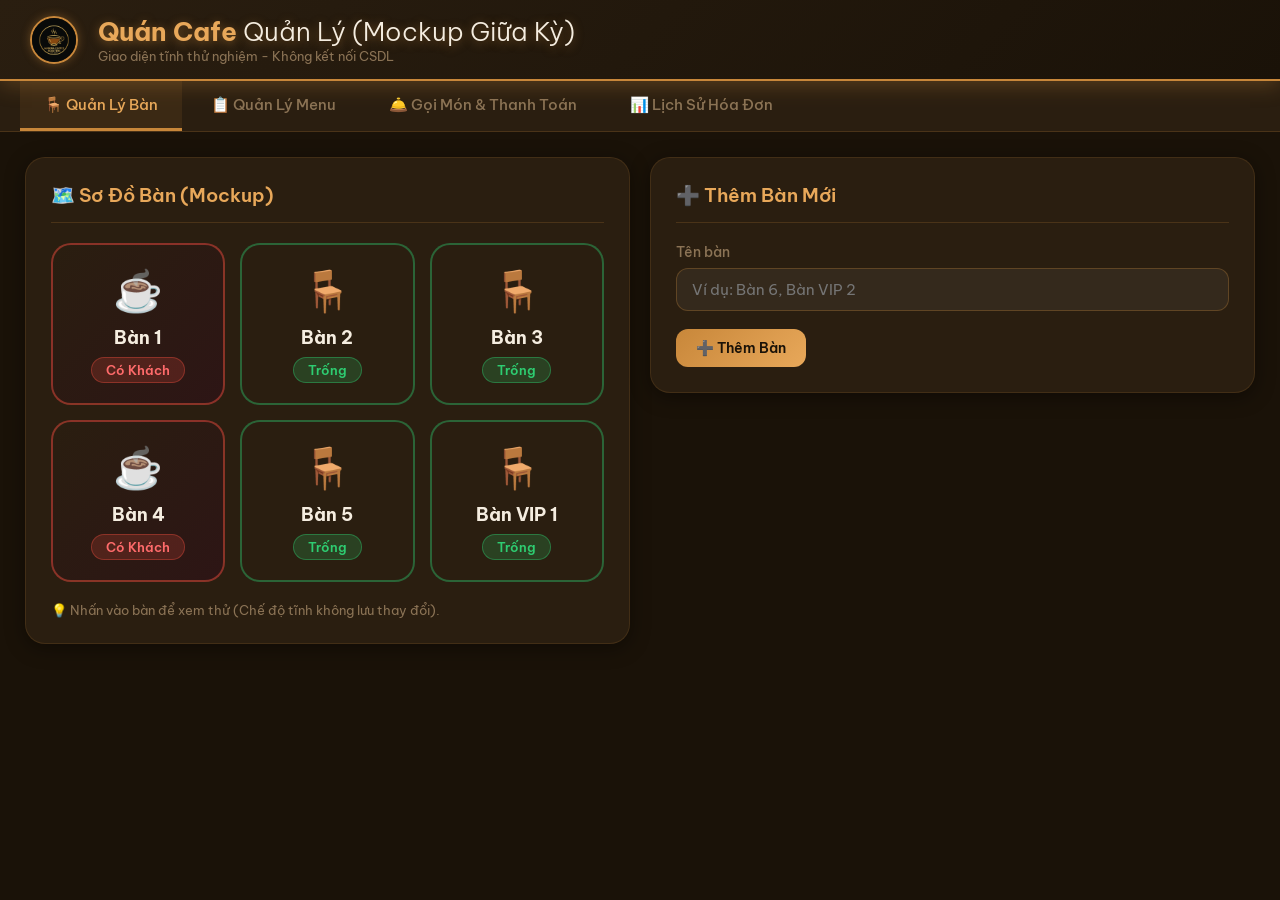
==== form_giao_dien/index.html @ ba3e0a54 "feat: them thu muc form_giao_dien mockup tinh phuc vu nop bai giua ky" ====
<!DOCTYPE html>
<html lang="vi">
<head>
    <meta charset="UTF-8">
    <meta name="viewport" content="width=device-width, initial-scale=1.0">
    <title>☕ Mockup Giao Diện - Quản Lý Bàn</title>
    <link rel="stylesheet" href="./css/style.css">
    <style>
        /* CSS bổ sung để thẻ <a> hiển thị đúng trong mockup */
        .nav-tab {
            text-decoration: none;
        }
    </style>
</head>
<body>

<!-- ===== HEADER ===== -->
<header class="header">
    <img src="./images/logo.png" class="header-logo" alt="Logo">
    <div>
        <h1>Quán Cafe <span>Quản Lý (Mockup Giữa Kỳ)</span></h1>
        <div class="chu-nho">Giao diện tĩnh thử nghiệm - Không kết nối CSDL</div>
    </div>
</header>

<!-- ===== THANH ĐIỀU HƯỚNG ===== -->
<nav class="nav-tabs">
    <a href="./index.html" class="nav-tab active">🪑 Quản Lý Bàn</a>
    <a href="./menu.html" class="nav-tab">📋 Quản Lý Menu</a>
    <a href="./order.html" class="nav-tab">🛎️ Gọi Món & Thanh Toán</a>
    <a href="./lichsu.html" class="nav-tab">📊 Lịch Sử Hóa Đơn</a>
</nav>

<!-- ===== NỘI DUNG CHÍNH ===== -->
<main class="main-content">
    <section class="trang">
        <div class="luoi-2-cot">
            <!-- Sơ đồ bàn mockup -->
            <div>
                <div class="card">
                    <div class="card-title">🗺️ Sơ Đồ Bàn (Mockup)</div>
                    <div class="luoi-ban">
                        <div class="the-ban co-khach" onclick="alert('Bàn 1 đang có khách. Đây là giao diện tĩnh!')">
                            <span class="icon-ban">☕</span>
                            <div class="ten-ban">Bàn 1</div>
                            <span class="trang-thai-ban co-khach">Có Khách</span>
                        </div>
                        <div class="the-ban trong" onclick="alert('Bàn 2 đang trống. Đây là giao diện tĩnh!')">
                            <span class="icon-ban">🪑</span>
                            <div class="ten-ban">Bàn 2</div>
                            <span class="trang-thai-ban trong">Trống</span>
                        </div>
                        <div class="the-ban trong" onclick="alert('Bàn 3 đang trống. Đây là giao diện tĩnh!')">
                            <span class="icon-ban">🪑</span>
                            <div class="ten-ban">Bàn 3</div>
                            <span class="trang-thai-ban trong">Trống</span>
                        </div>
                        <div class="the-ban co-khach" onclick="alert('Bàn 4 đang có khách. Đây là giao diện tĩnh!')">
                            <span class="icon-ban">☕</span>
                            <div class="ten-ban">Bàn 4</div>
                            <span class="trang-thai-ban co-khach">Có Khách</span>
                        </div>
                        <div class="the-ban trong" onclick="alert('Bàn 5 đang trống. Đây là giao diện tĩnh!')">
                            <span class="icon-ban">🪑</span>
                            <div class="ten-ban">Bàn 5</div>
                            <span class="trang-thai-ban trong">Trống</span>
                        </div>
                        <div class="the-ban trong" onclick="alert('Bàn VIP 1 đang trống. Đây là giao diện tĩnh!')">
                            <span class="icon-ban">🪑</span>
                            <div class="ten-ban">Bàn VIP 1</div>
                            <span class="trang-thai-ban trong">Trống</span>
                        </div>
                    </div>
                    <div class="chu-nho mt-15">
                        💡 Nhấn vào bàn để xem thử (Chế độ tĩnh không lưu thay đổi).
                    </div>
                </div>
            </div>

            <!-- Quản lý bàn mockup -->
            <div>
                <div class="card">
                    <div class="card-title">➕ Thêm Bàn Mới</div>
                    <div class="form-nhom">
                        <label class="form-nhan" for="ten-ban-moi">Tên bàn</label>
                        <input id="ten-ban-moi" type="text" class="form-nhap" placeholder="Ví dụ: Bàn 6, Bàn VIP 2">
                    </div>
                    <button class="btn btn-chinh" onclick="alert('Đã nhấn Thêm Bàn! (Giao diện tĩnh không lưu)')">➕ Thêm Bàn</button>
                </div>
            </div>
        </div>
    </section>
</main>

</body>
</html>
---- form_giao_dien/css/style.css ----
/* =====================================================
   QUẢN LÝ QUÁN CAFE - CSS CHÍNH
   Dùng Google Fonts + CSS Variables + Dark Mode
===================================================== */
@import url('https://fonts.googleapis.com/css2?family=Be+Vietnam+Pro:wght@300;400;500;600;700&display=swap');

:root {
    --mau-nen: #1a1208;
    --mau-nen-card: #2a1e10;
    --mau-nen-hover: #3a2a18;
    --mau-cafe: #c8873a;
    --mau-cafe-sang: #e8a85a;
    --mau-xanh: #2ecc71;
    --mau-xanh-nhat: #27ae60;
    --mau-do: #e74c3c;
    --mau-do-nhat: #c0392b;
    --mau-vang: #f39c12;
    --mau-trang: #f5ede0;
    --mau-xam: #8b7355;
    --mau-duong: #3498db;
    --bo-vien: 12px;
    --bo-vien-lon: 20px;
    --bong: 0 4px 20px rgba(0,0,0,0.4);
    --bong-cafe: 0 4px 20px rgba(200, 135, 58, 0.3);
    --chu-chinh: 'Be Vietnam Pro', sans-serif;
}

* {
    margin: 0;
    padding: 0;
    box-sizing: border-box;
}

body {
    font-family: var(--chu-chinh);
    background-color: var(--mau-nen);
    color: var(--mau-trang);
    min-height: 100vh;
    overflow-x: hidden;
}

/* ===== HEADER ===== */
.header {
    background: linear-gradient(135deg, #2a1e10, #1a1208);
    border-bottom: 2px solid var(--mau-cafe);
    padding: 15px 30px;
    display: flex;
    align-items: center;
    gap: 20px;
    box-shadow: var(--bong-cafe);
    position: sticky;
    top: 0;
    z-index: 100;
}

.header-logo {
    width: 48px;
    height: 48px;
    border-radius: 50%;
    object-fit: cover;
    border: 2px solid var(--mau-cafe);
    box-shadow: 0 0 10px rgba(200, 135, 58, 0.4);
    animation: xoay 3s ease-in-out infinite alternate;
}

@keyframes xoay {
    from { transform: rotate(-5deg); }
    to { transform: rotate(5deg); }
}

.header h1 {
    font-size: 1.6rem;
    font-weight: 700;
    color: var(--mau-cafe-sang);
    text-shadow: 0 2px 10px rgba(200,135,58,0.5);
}

.header h1 span {
    color: var(--mau-trang);
    font-weight: 300;
}

/* ===== NAVIGATION ===== */
.nav-tabs {
    display: flex;
    background: var(--mau-nen-card);
    border-bottom: 1px solid rgba(200,135,58,0.2);
    padding: 0 20px;
    gap: 5px;
    overflow-x: auto;
}

.nav-tab {
    padding: 14px 24px;
    cursor: pointer;
    color: var(--mau-xam);
    font-weight: 500;
    font-size: 0.95rem;
    border-bottom: 3px solid transparent;
    transition: all 0.3s ease;
    white-space: nowrap;
    display: flex;
    align-items: center;
    gap: 8px;
    text-decoration: none;
}

.nav-tab:hover {
    color: var(--mau-cafe-sang);
    background: rgba(200,135,58,0.1);
}

.nav-tab.active {
    color: var(--mau-cafe-sang);
    border-bottom-color: var(--mau-cafe);
    background: rgba(200,135,58,0.1);
}

/* ===== MAIN CONTENT ===== */
.main-content {
    padding: 25px;
    max-width: 1400px;
    margin: 0 auto;
}

.trang {
    display: block;
    animation: hienLen 0.3s ease;
}

@keyframes hienLen {
    from { opacity: 0; transform: translateY(10px); }
    to { opacity: 1; transform: translateY(0); }
}

/* ===== CARDS ===== */
.card {
    background: var(--mau-nen-card);
    border-radius: var(--bo-vien-lon);
    padding: 25px;
    box-shadow: var(--bong);
    border: 1px solid rgba(200,135,58,0.15);
    margin-bottom: 20px;
}

.card-title {
    font-size: 1.2rem;
    font-weight: 600;
    color: var(--mau-cafe-sang);
    margin-bottom: 20px;
    display: flex;
    align-items: center;
    gap: 10px;
    border-bottom: 1px solid rgba(200,135,58,0.2);
    padding-bottom: 15px;
}

/* ===== LƯỚI BÀN ===== */
.luoi-ban {
    display: grid;
    grid-template-columns: repeat(auto-fill, minmax(160px, 1fr));
    gap: 15px;
    margin-bottom: 20px;
}

.the-ban {
    background: var(--mau-nen-card);
    border: 2px solid rgba(200,135,58,0.3);
    border-radius: var(--bo-vien-lon);
    padding: 20px 15px;
    text-align: center;
    cursor: pointer;
    transition: all 0.3s ease;
    position: relative;
    overflow: hidden;
}

.the-ban::before {
    content: '';
    position: absolute;
    top: 0;
    left: -100%;
    width: 100%;
    height: 100%;
    background: linear-gradient(90deg, transparent, rgba(200,135,58,0.1), transparent);
    transition: left 0.5s ease;
}

.the-ban:hover::before {
    left: 100%;
}

.the-ban:hover {
    border-color: var(--mau-cafe);
    transform: translateY(-4px);
    box-shadow: var(--bong-cafe);
}

.the-ban.trong {
    border-color: rgba(46,204,113,0.4);
}

.the-ban.co-khach {
    border-color: rgba(231,76,60,0.5);
    background: linear-gradient(135deg, #2a1e10, #2d1515);
}

.ten-ban {
    font-weight: 700;
    font-size: 1.1rem;
    margin: 10px 0 8px;
    color: var(--mau-trang);
}

.trang-thai-ban {
    display: inline-block;
    padding: 4px 14px;
    border-radius: 20px;
    font-size: 0.8rem;
    font-weight: 600;
}

.trang-thai-ban.trong {
    background: rgba(46,204,113,0.2);
    color: var(--mau-xanh);
    border: 1px solid rgba(46,204,113,0.4);
}

.trang-thai-ban.co-khach {
    background: rgba(231,76,60,0.2);
    color: #ff6b6b;
    border: 1px solid rgba(231,76,60,0.4);
}

.icon-ban {
    font-size: 2.5rem;
    display: block;
}

/* ===== BUTTONS ===== */
.btn {
    padding: 10px 20px;
    border: none;
    border-radius: var(--bo-vien);
    cursor: pointer;
    font-family: var(--chu-chinh);
    font-size: 0.9rem;
    font-weight: 600;
    transition: all 0.2s ease;
    display: inline-flex;
    align-items: center;
    gap: 7px;
}

.btn:hover {
    transform: translateY(-2px);
    box-shadow: 0 4px 15px rgba(0,0,0,0.3);
}

.btn:active {
    transform: translateY(0);
}

.btn-chinh {
    background: linear-gradient(135deg, var(--mau-cafe), var(--mau-cafe-sang));
    color: var(--mau-nen);
}

.btn-xanh {
    background: linear-gradient(135deg, var(--mau-xanh-nhat), var(--mau-xanh));
    color: white;
}

.btn-do {
    background: linear-gradient(135deg, var(--mau-do-nhat), var(--mau-do));
    color: white;
}

.btn-xam {
    background: rgba(139,115,85,0.2);
    color: var(--mau-xam);
    border: 1px solid rgba(139,115,85,0.3);
}

.btn-nho {
    padding: 6px 14px;
    font-size: 0.82rem;
}

/* ===== FORMS ===== */
.form-nhom {
    margin-bottom: 18px;
}

.form-nhan {
    display: block;
    font-size: 0.88rem;
    color: var(--mau-xam);
    margin-bottom: 7px;
    font-weight: 500;
}

.form-nhap,
.form-chon {
    width: 100%;
    padding: 11px 15px;
    background: rgba(255,255,255,0.05);
    border: 1px solid rgba(200,135,58,0.3);
    border-radius: var(--bo-vien);
    color: var(--mau-trang);
    font-family: var(--chu-chinh);
    font-size: 0.95rem;
    transition: border-color 0.2s;
    outline: none;
}

.form-nhap:focus,
.form-chon:focus {
    border-color: var(--mau-cafe);
    background: rgba(200,135,58,0.08);
    box-shadow: 0 0 0 3px rgba(200,135,58,0.15);
}

.form-chon option {
    background: var(--mau-nen-card);
    color: var(--mau-trang);
}

/* ===== BẢNG DỮ LIỆU ===== */
.bang-du-lieu {
    width: 100%;
    border-collapse: collapse;
}

.bang-du-lieu thead {
    background: rgba(200,135,58,0.15);
}

.bang-du-lieu th {
    padding: 13px 15px;
    text-align: left;
    font-size: 0.85rem;
    color: var(--mau-cafe-sang);
    font-weight: 600;
    text-transform: uppercase;
    letter-spacing: 0.5px;
}

.bang-du-lieu td {
    padding: 12px 15px;
    border-bottom: 1px solid rgba(255,255,255,0.05);
    font-size: 0.9rem;
    color: var(--mau-trang);
}

.bang-du-lieu tbody tr:hover {
    background: rgba(200,135,58,0.07);
}

/* ===== BADGES ===== */
.badge {
    display: inline-block;
    padding: 4px 12px;
    border-radius: 20px;
    font-size: 0.78rem;
    font-weight: 600;
}

.badge-thuc-uong {
    background: rgba(52,152,219,0.2);
    color: #74b9ff;
    border: 1px solid rgba(52,152,219,0.4);
}

.badge-do-an {
    background: rgba(243,156,18,0.2);
    color: #fdcb6e;
    border: 1px solid rgba(243,156,18,0.4);
}

.badge-chua-tt {
    background: rgba(231,76,60,0.2);
    color: #ff7675;
    border: 1px solid rgba(231,76,60,0.3);
}

.badge-da-tt {
    background: rgba(46,204,113,0.2);
    color: var(--mau-xanh);
    border: 1px solid rgba(46,204,113,0.3);
}

/* ===== LAYOUT ===== */
.luoi-2-cot {
    display: grid;
    grid-template-columns: 1fr 1fr;
    gap: 20px;
}

.luoi-3-cot {
    display: grid;
    grid-template-columns: 1fr 1fr 1fr;
    gap: 20px;
}

/* ===== KHU VỰC ORDER ===== */
.khu-vuc-hoa-don {
    display: grid;
    grid-template-columns: 1fr 380px;
    gap: 20px;
    align-items: start;
}

.danh-sach-mon-goi {
    max-height: 400px;
    overflow-y: auto;
}

.dong-mon {
    display: flex;
    justify-content: space-between;
    align-items: center;
    padding: 10px 15px;
    border-bottom: 1px solid rgba(255,255,255,0.05);
    transition: background 0.2s;
}

.dong-mon:hover {
    background: rgba(200,135,58,0.08);
}

.tong-tien-hoa-don {
    background: linear-gradient(135deg, rgba(200,135,58,0.2), rgba(200,135,58,0.1));
    border: 1px solid rgba(200,135,58,0.4);
    border-radius: var(--bo-vien);
    padding: 20px;
    text-align: center;
    margin-top: 15px;
}

.so-tong-tien {
    font-size: 2.2rem;
    font-weight: 700;
    color: var(--mau-cafe-sang);
    text-shadow: 0 2px 10px rgba(200,135,58,0.5);
}

/* ===== THỐNG BÁO ===== */
.thong-bao {
    padding: 12px 18px;
    border-radius: var(--bo-vien);
    margin: 10px 0;
    font-size: 0.9rem;
    font-weight: 500;
    display: none;
    animation: truotXuong 0.3s ease;
}

@keyframes truotXuong {
    from { opacity: 0; transform: translateY(-10px); }
    to { opacity: 1; transform: translateY(0); }
}

.thong-bao.thanh-cong {
    background: rgba(46,204,113,0.2);
    border: 1px solid rgba(46,204,113,0.4);
    color: var(--mau-xanh);
    display: block;
}

.thong-bao.loi {
    background: rgba(231,76,60,0.2);
    border: 1px solid rgba(231,76,60,0.4);
    color: #ff6b6b;
    display: block;
}

/* ===== MODAL ===== */
.modal-nen {
    display: none;
    position: fixed;
    inset: 0;
    background: rgba(0,0,0,0.7);
    z-index: 1000;
    align-items: center;
    justify-content: center;
    backdrop-filter: blur(4px);
}

.modal-nen.hien {
    display: flex;
    animation: hienLen 0.2s ease;
}

.modal-hop {
    background: var(--mau-nen-card);
    border: 1px solid rgba(200,135,58,0.4);
    border-radius: var(--bo-vien-lon);
    padding: 30px;
    width: 90%;
    max-width: 480px;
    box-shadow: 0 20px 60px rgba(0,0,0,0.6);
}

.modal-title {
    font-size: 1.3rem;
    font-weight: 700;
    color: var(--mau-cafe-sang);
    margin-bottom: 20px;
}

/* ===== RESPONSIVE ===== */
@media (max-width: 900px) {
    .luoi-2-cot,
    .luoi-3-cot,
    .khu-vuc-hoa-don {
        grid-template-columns: 1fr;
    }

    .luoi-ban {
        grid-template-columns: repeat(auto-fill, minmax(130px, 1fr));
    }

    .main-content {
        padding: 15px;
    }
}

/* ===== SCROLLBAR ===== */
::-webkit-scrollbar {
    width: 6px;
    height: 6px;
}
::-webkit-scrollbar-track {
    background: var(--mau-nen);
}
::-webkit-scrollbar-thumb {
    background: var(--mau-cafe);
    border-radius: 3px;
}

/* ===== TIỆN ÍCH ===== */
.flex-hang { display: flex; align-items: center; gap: 10px; }
.flex-hang-cuoi { display: flex; justify-content: flex-end; gap: 10px; margin-top: 15px; }
.text-phai { text-align: right; }
.text-giua { text-align: center; }
.mb-15 { margin-bottom: 15px; }
.mt-15 { margin-top: 15px; }
.trong-suot { opacity: 0.6; }
.chu-nho { font-size: 0.82rem; color: var(--mau-xam); }
.chu-cafe { color: var(--mau-cafe-sang); }
.chu-xanh { color: var(--mau-xanh); }
.chu-do { color: var(--mau-do); }

/* Giá tiền đẹp */
.gia-tien {
    font-weight: 600;
    color: var(--mau-cafe-sang);
    font-variant-numeric: tabular-nums;
}

/* Loader */
.dang-tai {
    text-align: center;
    padding: 40px;
    color: var(--mau-xam);
    font-style: italic;
}
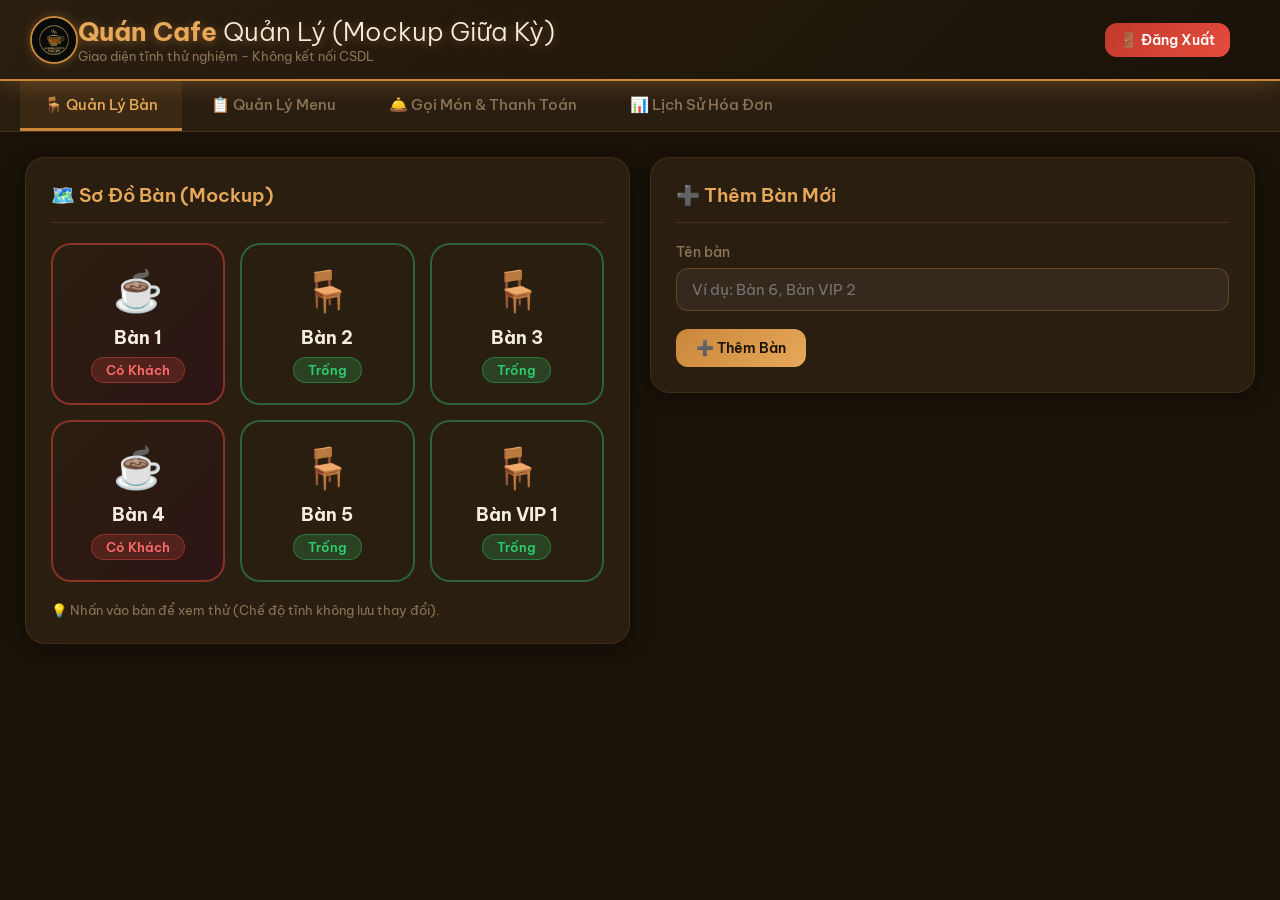
==== commit c0f840e1: "feat: bo sung tinh nang dang nhap kem chuc nang phan quyen truy cap" ====
--- a/form_giao_dien/index.html
+++ b/form_giao_dien/index.html
@@ -15,12 +15,15 @@
 <body>
 
 <!-- ===== HEADER ===== -->
-<header class="header">
-    <img src="./images/logo.png" class="header-logo" alt="Logo">
-    <div>
-        <h1>Quán Cafe <span>Quản Lý (Mockup Giữa Kỳ)</span></h1>
-        <div class="chu-nho">Giao diện tĩnh thử nghiệm - Không kết nối CSDL</div>
+<header class="header" style="justify-content: space-between; display: flex; align-items: center;">
+    <div style="display: flex; align-items: center;">
+        <img src="./images/logo.png" class="header-logo" alt="Logo">
+        <div>
+            <h1>Quán Cafe <span>Quản Lý (Mockup Giữa Kỳ)</span></h1>
+            <div class="chu-nho">Giao diện tĩnh thử nghiệm - Không kết nối CSDL</div>
+        </div>
     </div>
+    <button onclick="window.location.href='./login.html'" class="btn btn-do" style="padding: 8px 15px; margin-right: 20px;">🚪 Đăng Xuất</button>
 </header>
 
 <!-- ===== THANH ĐIỀU HƯỚNG ===== -->
